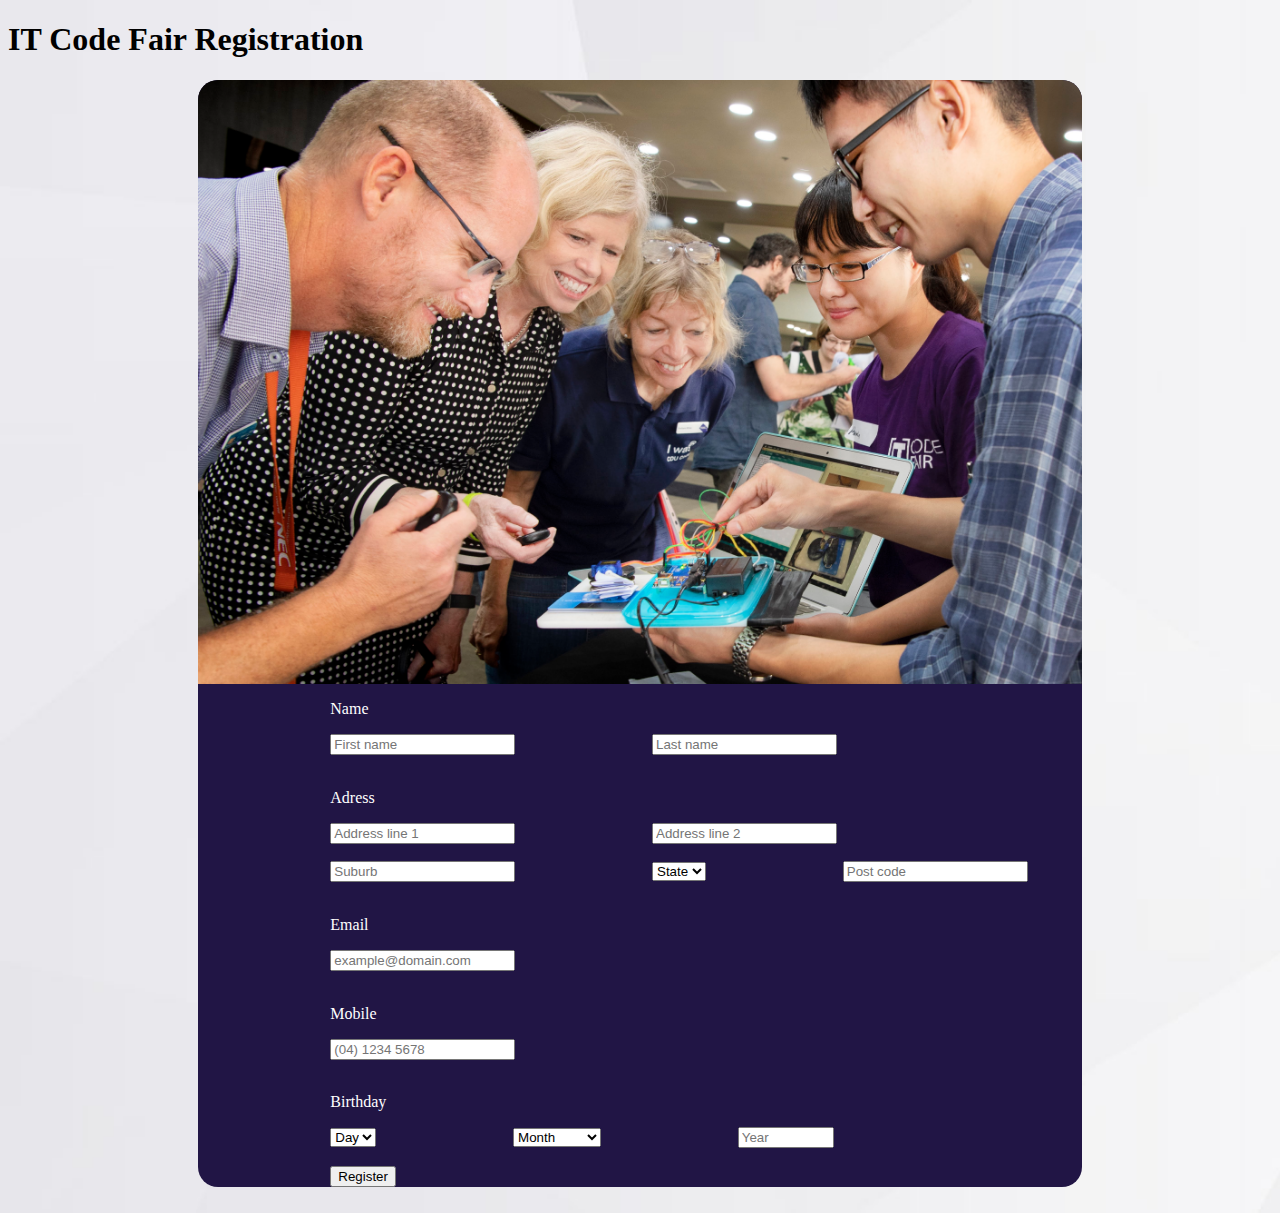
==== index.html @ ee728add "Signed-off-by: Jerry Laptop <jerry.wangrj@gmail.com>" ====
<!DOCTYPE html>
<html lang="en-US">
<html>
<head>
<meta charest="UTF-8">
<meta name="viewport" content="width=device-width, initial-scale=1">
<link rel="stylesheet" href="css/form.css" type="text/css">
<title>Registration Form</title>
</head>

<body>
	<header>
		<h1>IT Code Fair Registration</h1>
	</header>

	
	
	<div class="form">
		<img class="card" src="competitions-2018.jpg" alt="IT Code Fair Competitions 2018">
		<form id="contactform"> 
			<p class="contact"><label for="fname" id="name">Name</label></p> 
			<input id="fname" name="fname" placeholder="First name" required="required" type="text" class="nameblock">
			<input id="lname" name="lname" placeholder="Last name" required="required" type="text" class="nameblock">
			
			<p class="contact"><label for="Address">Adress</label></p> 
			<input id="ad1" name="ad1" placeholder="Address line 1" required="required" type="text">
			<input id="ad2" name="ad2" placeholder="Address line 2" required="required" type="text"> <br>
			<input id="suburb" name="suburb" placeholder="Suburb" required="required" type="text">
			<select class="select-menu" id="state" name="state">
				<option selected disabled>State</option>
				<option value="01">NSW</option>
				<option value="02">QLD</option>
				<option value="03">SA</option>
				<option value="04">TAS</option>
				<option value="05">VIC</option>
				<option value="06">WA</option>
				<option value="07">ACT</option>
				<option value="08">NT</option>
			</select>
			<input id="pcode" name="pcode" placeholder="Post code" required="required" type="text">
			
			<p class="contact"><label for="email">Email</label></p> 
			<input id="email" name="email" placeholder="example@domain.com" required="required" type="email"> 
			
			<p class="contact"><label for="Mobile">Mobile</label></p> 
			<input id="mobile" name="mobile" placeholder="(04) 1234 5678" required="required" type="tel"> 
			
			<p class="contact"><label for="DOB">Birthday</label></p> 
			<select class="select-menu" id="birthday" name="birthday">
				<option selected disabled>Day</option>
				<option value="01">01</option>
				<option value="02">02</option>
				<option value="03">03</option>
				<option value="04">04</option>
				<option value="05">05</option>
				<option value="06">06</option>
				<option value="07">07</option>
				<option value="08">08</option>
				<option value="09">09</option>
				<option value="10">10</option>
				<option value="11">11</option>
				<option value="12">12</option>
				<option value="13">13</option>
				<option value="14">14</option>
				<option value="15">15</option>
				<option value="16">16</option>
				<option value="17">17</option>
				<option value="18">18</option>
				<option value="19">19</option>
				<option value="20">20</option>
				<option value="21">21</option>
				<option value="22">22</option>
				<option value="23">23</option>
				<option value="24">24</option>
				<option value="25">25</option>
				<option value="26">26</option>
				<option value="27">27</option>
				<option value="28">28</option>
				<option value="29">29</option>
				<option value="30">30</option>
				<option value="31">31</option>
            </select>
			<select class="select-menu" id="birthmonth" name="birthmonth">
				<option selected disabled>Month</option>
				<option value="01">January</option>
				<option value="02">February</option>
				<option value="03" >March</option>
				<option value="04">April</option>
				<option value="05">May</option>
				<option value="06">June</option>
				<option value="07">July</option>
				<option value="08">August</option>
				<option value="09">September</option>
				<option value="10">October</option>
				<option value="11">November</option>
				<option value="12">December</option>
            </select>
			<input id="birthyear" name="year" placeholder="Year" required="required" type="text"><br>
		</form> 
		
		<button class="myButton" type="submit">Register</a></button><br>
		
		
		
	</div>
	<br>
	
</body>
</html>
---- css/form.css ----
body{
	background-image:url(../images/bg.png);
	background-repeat:no-repeat;
	background-size:cover;
	height: 100%;
}

h1{
	
}

.form{
	background-color: #211545;
	border-radius: 20px;
	margin-left: 15%;
	margin-right: 15%;
	min-width: 300px;
}

.card{
	display: block;
	width:100%;
	border-top-right-radius: 20px;
	border-top-left-radius: 20px;
}

.contact{
	color: #FFFFFF;
	margin-left: 15%;
}

input[type="text"],input[type="email"],input[type="tel"]{
	margin-left: 15%;
	margin-bottom: 2%;
}

#birthyear{
	width: 10%;
	margin-right: 15%
}

.select-menu{
	margin-left: 15%;
	margin-bottom: 2%;
}

.myButton {
	margin-left: 15%;
}
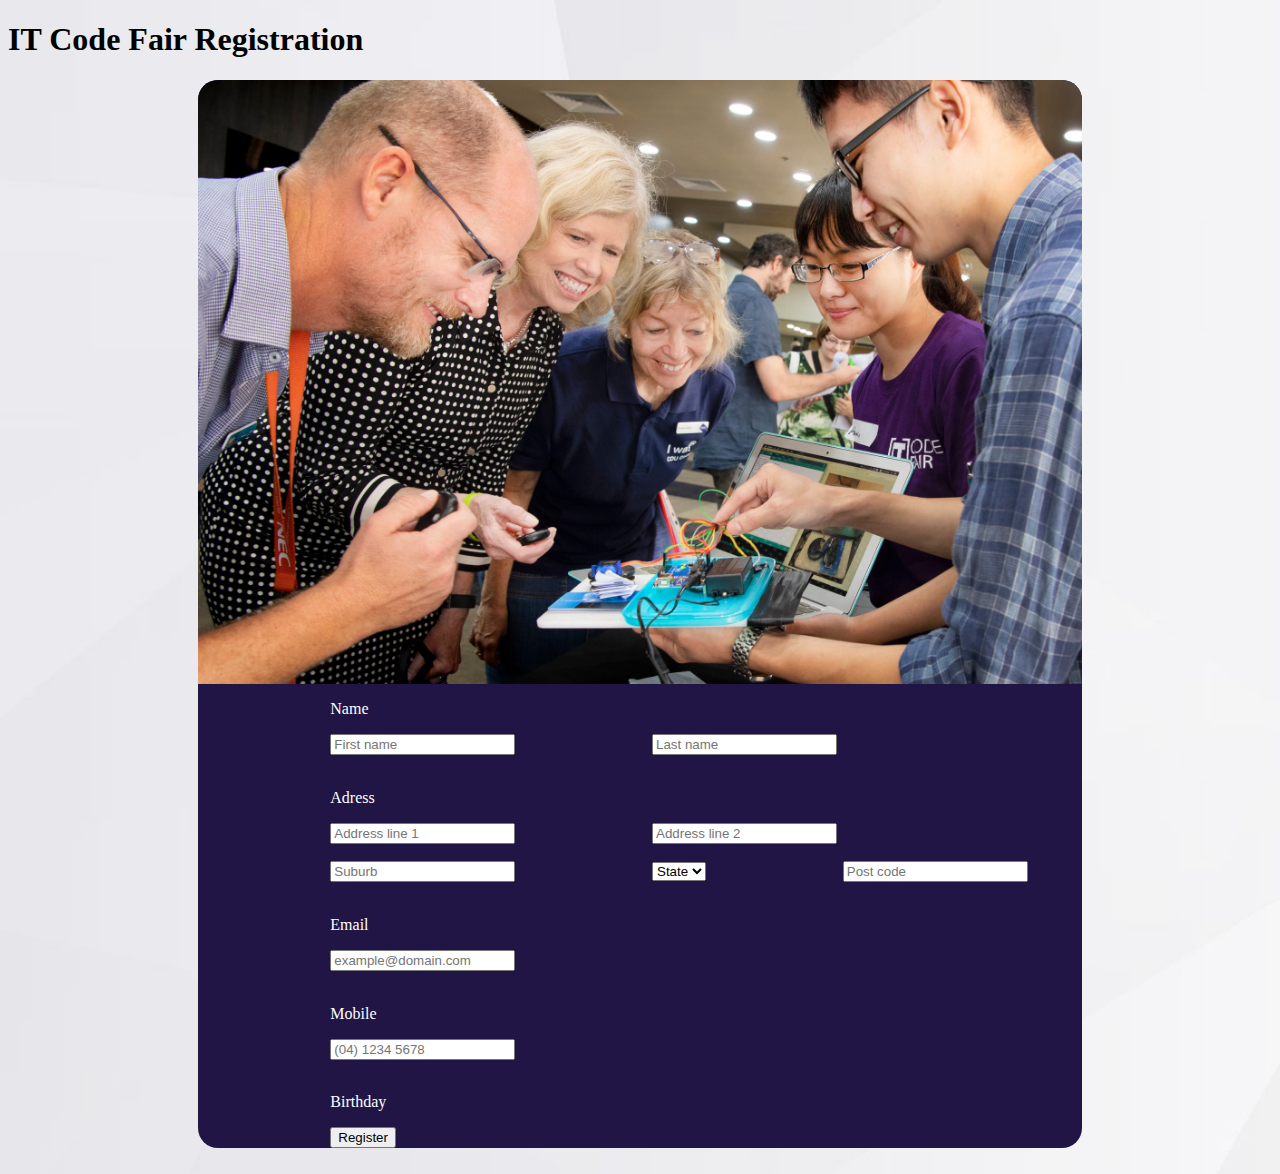
==== commit b030cadb: "Signed-off-by: Jerry Laptop <jerry.wangrj@gmail.com>" ====
--- a/index.html
+++ b/index.html
@@ -46,56 +46,7 @@
 			<input id="mobile" name="mobile" placeholder="(04) 1234 5678" required="required" type="tel"> 
 			
 			<p class="contact"><label for="DOB">Birthday</label></p> 
-			<select class="select-menu" id="birthday" name="birthday">
-				<option selected disabled>Day</option>
-				<option value="01">01</option>
-				<option value="02">02</option>
-				<option value="03">03</option>
-				<option value="04">04</option>
-				<option value="05">05</option>
-				<option value="06">06</option>
-				<option value="07">07</option>
-				<option value="08">08</option>
-				<option value="09">09</option>
-				<option value="10">10</option>
-				<option value="11">11</option>
-				<option value="12">12</option>
-				<option value="13">13</option>
-				<option value="14">14</option>
-				<option value="15">15</option>
-				<option value="16">16</option>
-				<option value="17">17</option>
-				<option value="18">18</option>
-				<option value="19">19</option>
-				<option value="20">20</option>
-				<option value="21">21</option>
-				<option value="22">22</option>
-				<option value="23">23</option>
-				<option value="24">24</option>
-				<option value="25">25</option>
-				<option value="26">26</option>
-				<option value="27">27</option>
-				<option value="28">28</option>
-				<option value="29">29</option>
-				<option value="30">30</option>
-				<option value="31">31</option>
-            </select>
-			<select class="select-menu" id="birthmonth" name="birthmonth">
-				<option selected disabled>Month</option>
-				<option value="01">January</option>
-				<option value="02">February</option>
-				<option value="03" >March</option>
-				<option value="04">April</option>
-				<option value="05">May</option>
-				<option value="06">June</option>
-				<option value="07">July</option>
-				<option value="08">August</option>
-				<option value="09">September</option>
-				<option value="10">October</option>
-				<option value="11">November</option>
-				<option value="12">December</option>
-            </select>
-			<input id="birthyear" name="year" placeholder="Year" required="required" type="text"><br>
+
 		</form> 
 		
 		<button class="myButton" type="submit">Register</a></button><br>
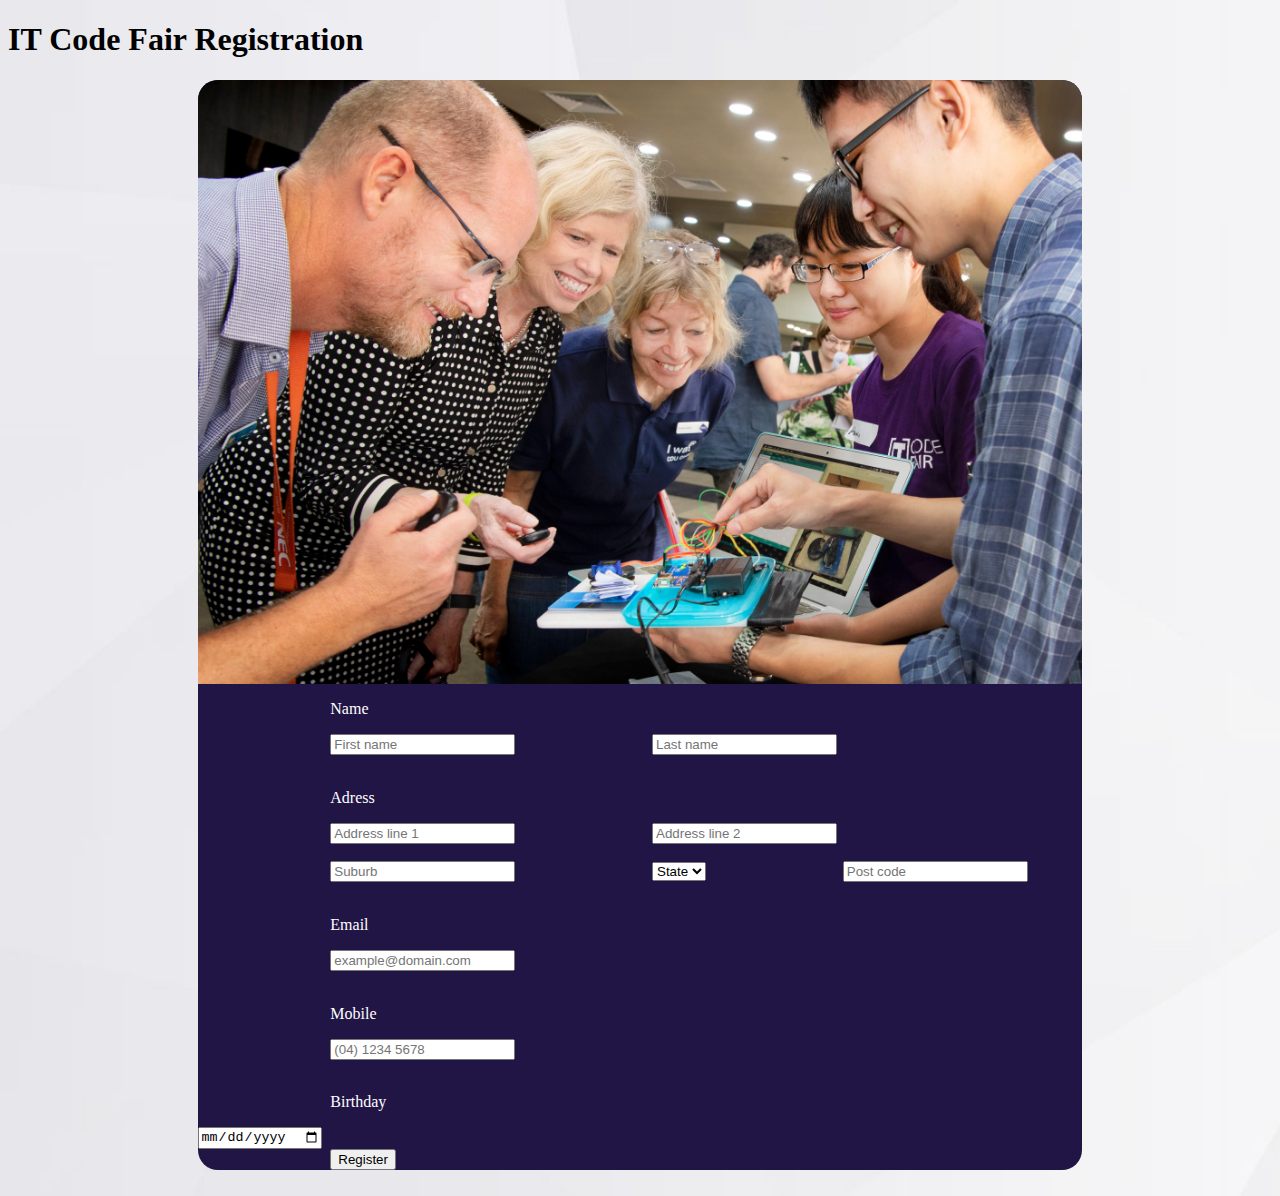
==== commit c176a991: "Signed-off-by: fardeen-1 <rahman_fardeen@yahoo.com>" ====
--- a/index.html
+++ b/index.html
@@ -13,16 +13,16 @@
 		<h1>IT Code Fair Registration</h1>
 	</header>
 
-	
-	
+
+
 	<div class="form">
 		<img class="card" src="competitions-2018.jpg" alt="IT Code Fair Competitions 2018">
-		<form id="contactform"> 
-			<p class="contact"><label for="fname" id="name">Name</label></p> 
+		<form id="contactform">
+			<p class="contact"><label for="fname" id="name">Name</label></p>
 			<input id="fname" name="fname" placeholder="First name" required="required" type="text" class="nameblock">
 			<input id="lname" name="lname" placeholder="Last name" required="required" type="text" class="nameblock">
-			
-			<p class="contact"><label for="Address">Adress</label></p> 
+
+			<p class="contact"><label for="Address">Adress</label></p>
 			<input id="ad1" name="ad1" placeholder="Address line 1" required="required" type="text">
 			<input id="ad2" name="ad2" placeholder="Address line 2" required="required" type="text"> <br>
 			<input id="suburb" name="suburb" placeholder="Suburb" required="required" type="text">
@@ -38,23 +38,24 @@
 				<option value="08">NT</option>
 			</select>
 			<input id="pcode" name="pcode" placeholder="Post code" required="required" type="text">
-			
-			<p class="contact"><label for="email">Email</label></p> 
-			<input id="email" name="email" placeholder="example@domain.com" required="required" type="email"> 
-			
-			<p class="contact"><label for="Mobile">Mobile</label></p> 
-			<input id="mobile" name="mobile" placeholder="(04) 1234 5678" required="required" type="tel"> 
-			
-			<p class="contact"><label for="DOB">Birthday</label></p> 
 
-		</form> 
-		
+			<p class="contact"><label for="email">Email</label></p>
+			<input id="email" name="email" placeholder="example@domain.com" required="required" type="email">
+
+			<p class="contact"><label for="Mobile">Mobile</label></p>
+			<input id="mobile" name="mobile" placeholder="(04) 1234 5678" required="required" type="tel">
+
+			<p class="contact"><label for="DOB">Birthday</label></p>
+			<input type="date" name="date"  required>
+
+		</form>
+
 		<button class="myButton" type="submit">Register</a></button><br>
-		
-		
-		
+
+
+
 	</div>
 	<br>
-	
+
 </body>
-</html>+</html>
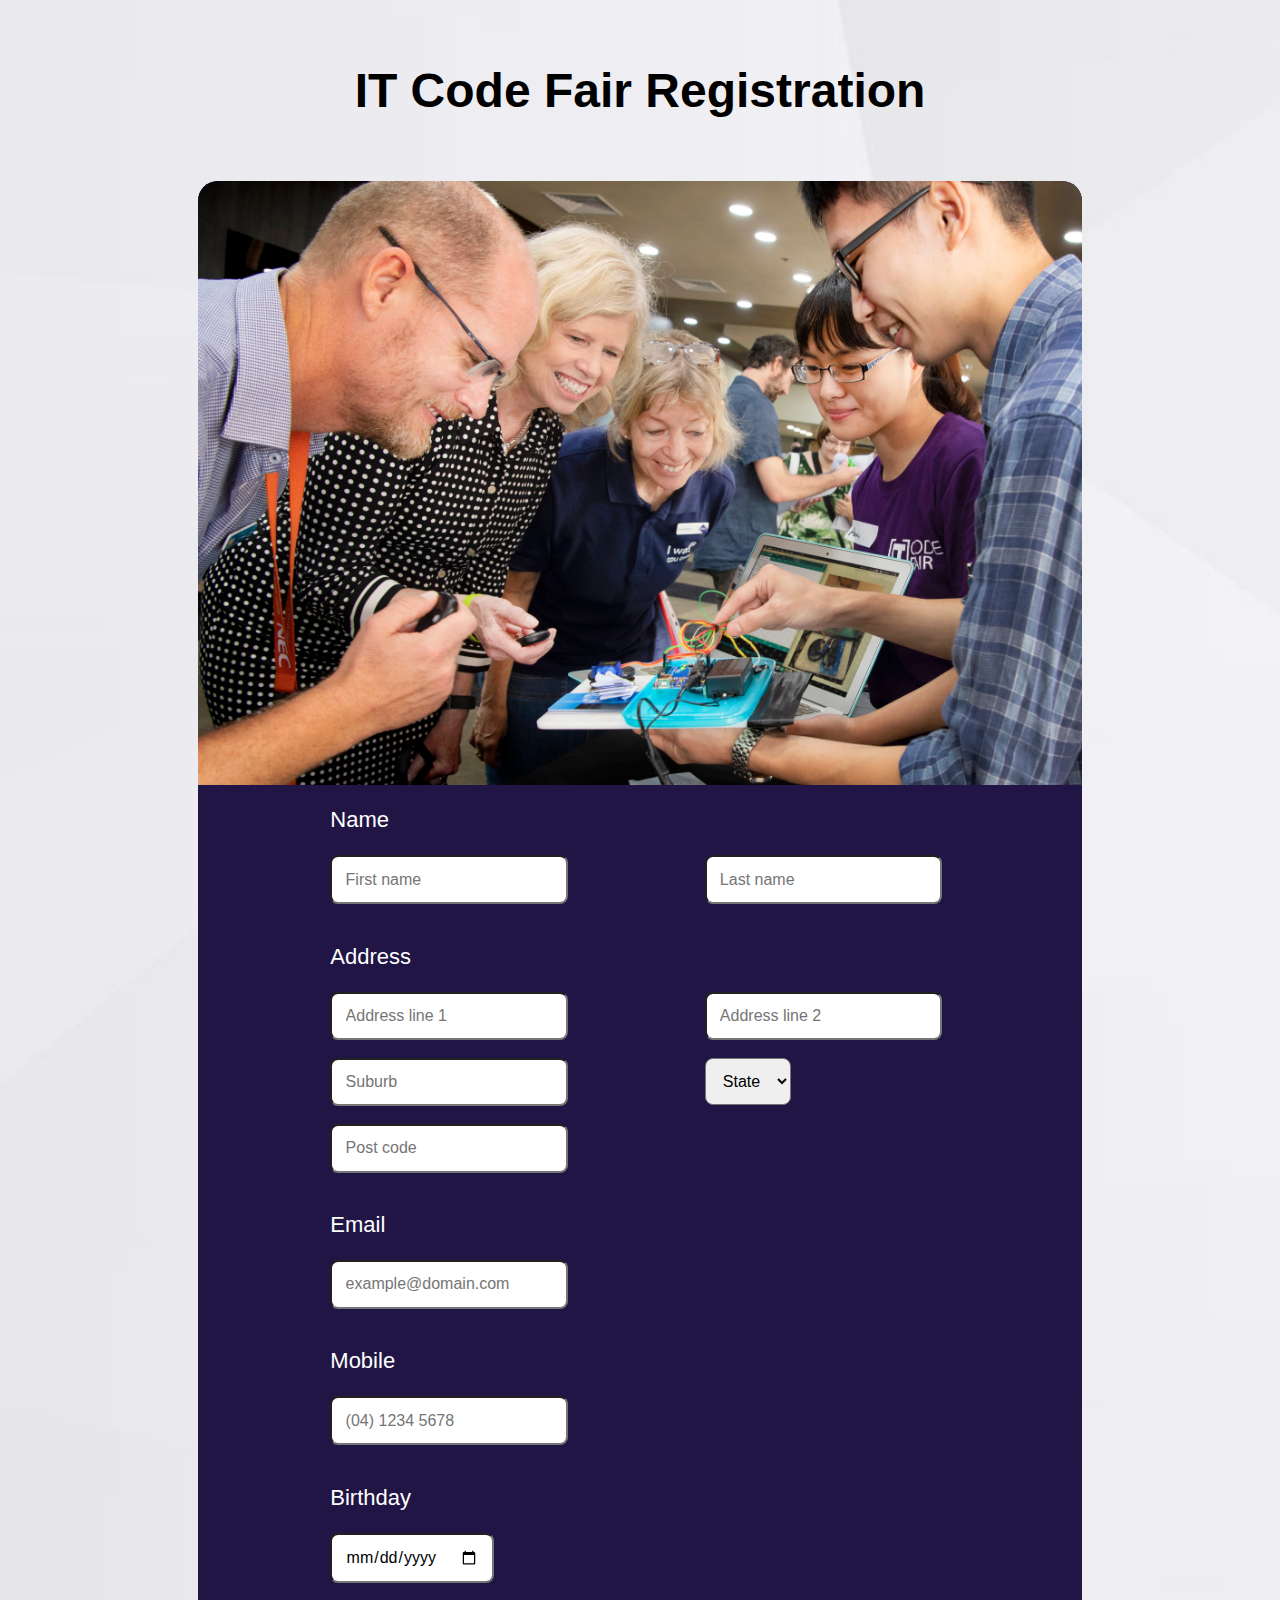
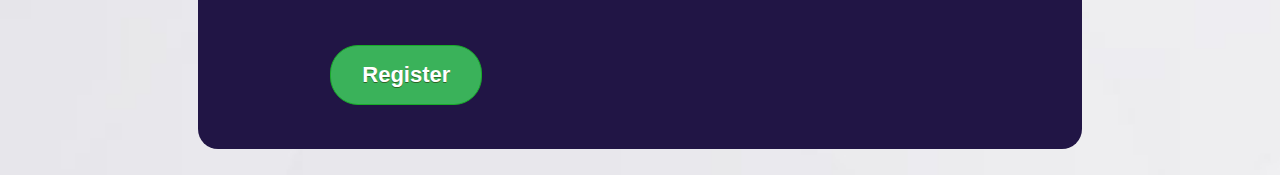
==== commit 16da3dff: "Signed-off-by: Jerry Laptop <jerry.wangrj@gmail.com>" ====
--- a/index.html
+++ b/index.html
@@ -22,7 +22,7 @@
 			<input id="fname" name="fname" placeholder="First name" required="required" type="text" class="nameblock">
 			<input id="lname" name="lname" placeholder="Last name" required="required" type="text" class="nameblock">
 
-			<p class="contact"><label for="Address">Adress</label></p>
+			<p class="contact"><label for="Address">Address</label></p>
 			<input id="ad1" name="ad1" placeholder="Address line 1" required="required" type="text">
 			<input id="ad2" name="ad2" placeholder="Address line 2" required="required" type="text"> <br>
 			<input id="suburb" name="suburb" placeholder="Suburb" required="required" type="text">
@@ -36,7 +36,7 @@
 				<option value="06">WA</option>
 				<option value="07">ACT</option>
 				<option value="08">NT</option>
-			</select>
+			</select><br>
 			<input id="pcode" name="pcode" placeholder="Post code" required="required" type="text">
 
 			<p class="contact"><label for="email">Email</label></p>
@@ -46,11 +46,13 @@
 			<input id="mobile" name="mobile" placeholder="(04) 1234 5678" required="required" type="tel">
 
 			<p class="contact"><label for="DOB">Birthday</label></p>
-			<input type="date" name="date"  required>
+			<input type="date" name="date" required>
 
 		</form>
 
-		<button class="myButton" type="submit">Register</a></button><br>
+		<div>
+        <button class="button" type="submit">Register</button>
+		</div>
 
 
 
--- a/css/form.css
+++ b/css/form.css
@@ -6,7 +6,15 @@
 }
 
 h1{
-	
+	font-family: Sans-serif;
+	text-align: center;
+	color: #000000;
+	font-weight: bold;
+	font-size: 48px;
+	margin-left: 15%;
+	margin-right: 15%;
+	margin-top:5%;
+	margin-bottom:5%;
 }
 
 .form{
@@ -27,11 +35,17 @@
 .contact{
 	color: #FFFFFF;
 	margin-left: 15%;
+	font-family: Sans-serif;
+	font-size: 22px;
 }
 
-input[type="text"],input[type="email"],input[type="tel"]{
+input[type="text"],input[type="email"],input[type="tel"], input[type="date"]{
 	margin-left: 15%;
 	margin-bottom: 2%;
+	font-family: Sans-serif;
+	font-size: 16px;
+	padding: 1.5%;
+	border-radius: 8px;
 }
 
 #birthyear{
@@ -42,8 +56,35 @@
 .select-menu{
 	margin-left: 15%;
 	margin-bottom: 2%;
+	font-family: Sans-serif;
+	font-size: 16px;
+	padding: 1.5%;
+	border-radius: 8px;
 }
 
-.myButton {
+.button{
+	font-family: Sans-serif;
+	background-color: #3ab25a;
+	text-align: center;
+	border-radius: 28px;
+	border: 1px solid #18ab29;
+	display: inline-block;
+	cursor: pointer;
+	color: #ffffff;
+	font-weight: bold;
+	font-size: 22px;
+	padding: 16px 31px;
+	text-decoration: none;
+	text-shadow: 0px 1px 0px #2f6627;
 	margin-left: 15%;
+	margin-right: 15%;
+	margin-top:5%;
+	margin-bottom:5%;
+}
+.button:hover {
+	background-color: #5cbf2a;
+}
+.button:active {
+	position: relative;
+	top: 1px;
 }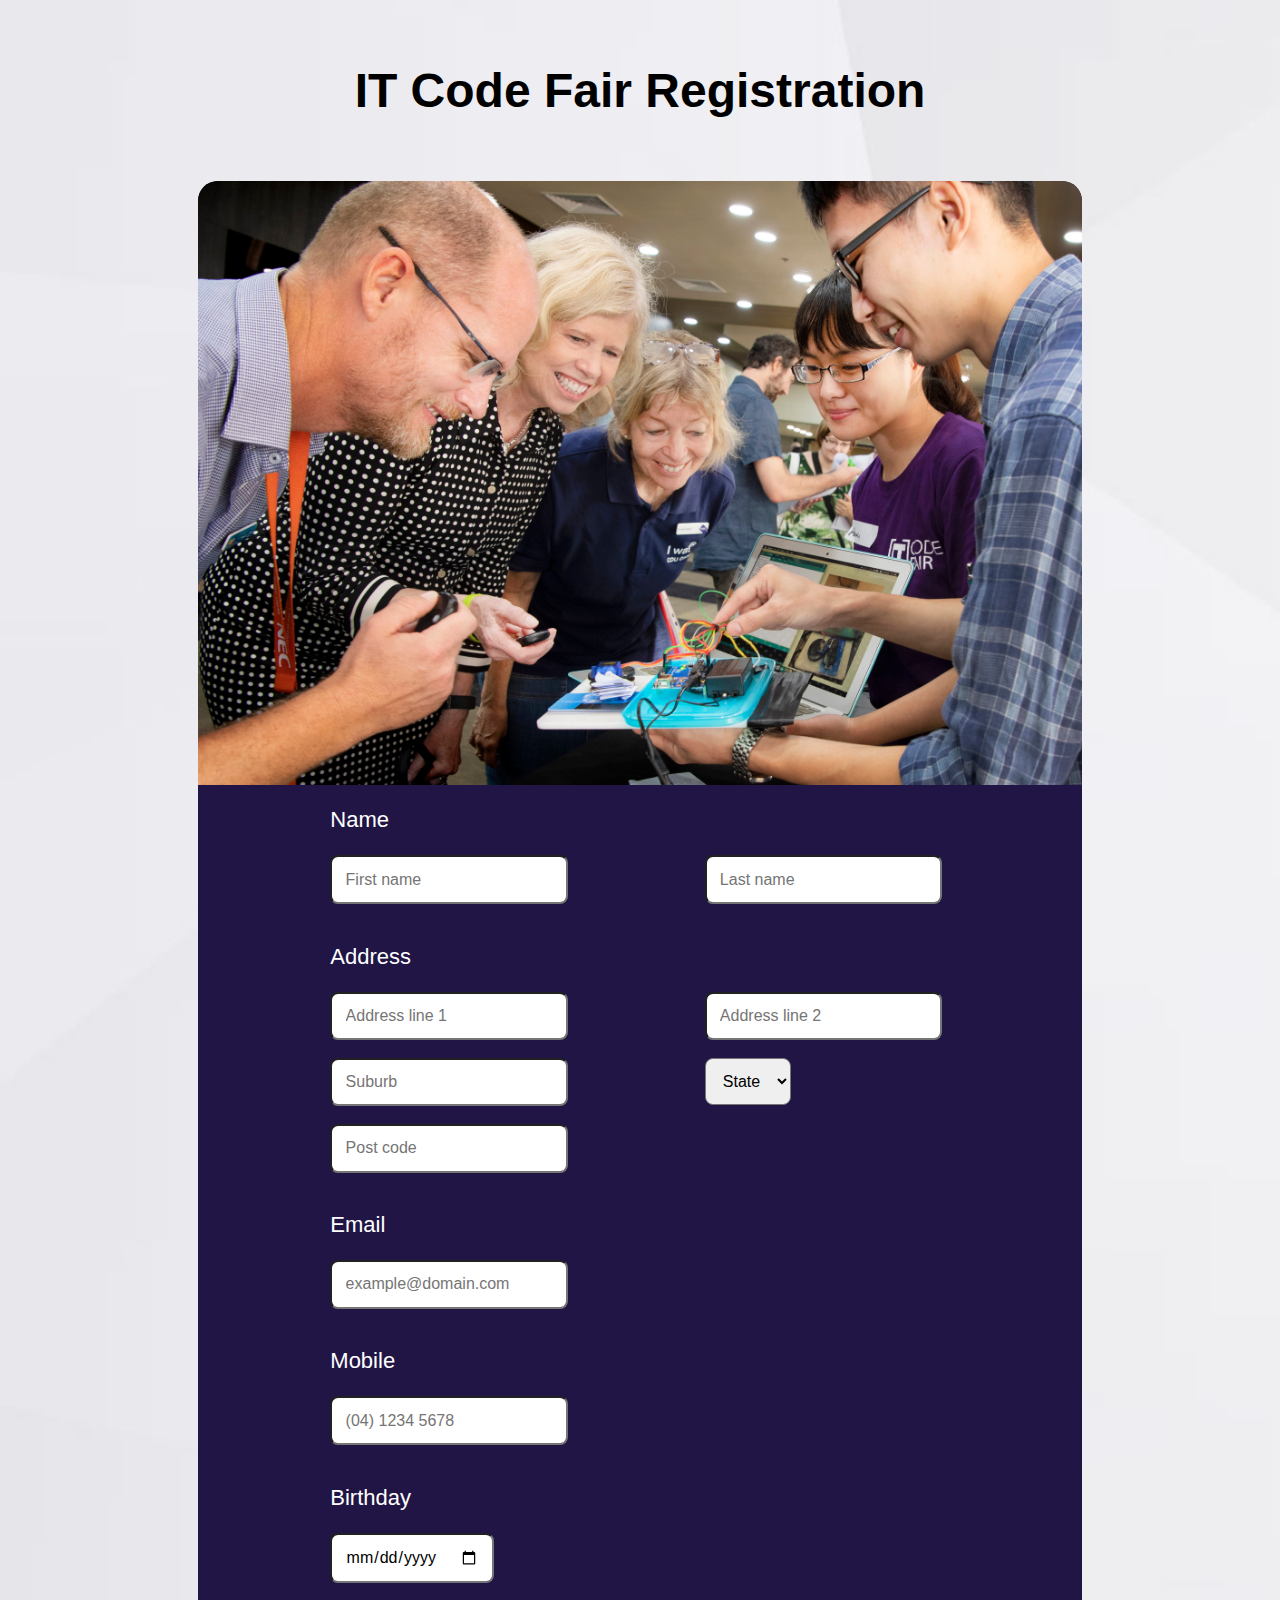
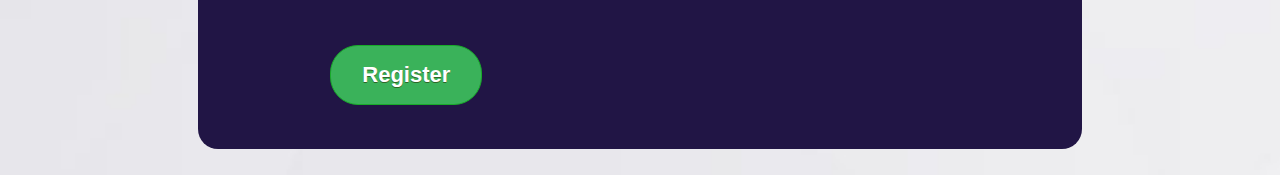
==== commit bca352f4: "Signed-off-by: fardeen-1 <rahman_fardeen@yahoo.com>" ====
--- a/index.html
+++ b/index.html
@@ -1,11 +1,12 @@
 <!DOCTYPE html>
 <html lang="en-US">
 <html>
+
 <head>
-<meta charest="UTF-8">
-<meta name="viewport" content="width=device-width, initial-scale=1">
-<link rel="stylesheet" href="css/form.css" type="text/css">
-<title>Registration Form</title>
+	<meta charest="UTF-8">
+	<meta name="viewport" content="width=device-width, initial-scale=1">
+	<link rel="stylesheet" href="css/form.css" type="text/css">
+	<title>Registration Form</title>
 </head>
 
 <body>
@@ -13,10 +14,8 @@
 		<h1>IT Code Fair Registration</h1>
 	</header>
 
-
-
 	<div class="form">
-		<img class="card" src="competitions-2018.jpg" alt="IT Code Fair Competitions 2018">
+		<img class="card" src="images/competitions-2018.jpg" alt="IT Code Fair Competitions 2018">
 		<form id="contactform">
 			<p class="contact"><label for="fname" id="name">Name</label></p>
 			<input id="fname" name="fname" placeholder="First name" required="required" type="text" class="nameblock">
@@ -37,27 +36,27 @@
 				<option value="07">ACT</option>
 				<option value="08">NT</option>
 			</select><br>
-			<input id="pcode" name="pcode" placeholder="Post code" required="required" type="text">
+			<input id="pcode" name="pcode" placeholder="Post code" required="required" type="text" maxlength="4">
 
 			<p class="contact"><label for="email">Email</label></p>
 			<input id="email" name="email" placeholder="example@domain.com" required="required" type="email">
 
 			<p class="contact"><label for="Mobile">Mobile</label></p>
-			<input id="mobile" name="mobile" placeholder="(04) 1234 5678" required="required" type="tel">
+			<input id="mobile" name="mobile" placeholder="(04) 1234 5678" required="required" type="tel" maxlength="12">
 
 			<p class="contact"><label for="DOB">Birthday</label></p>
-			<input type="date" name="date" required>
+			<input type="date" name="date" required="required">
+
+			<div>
+				<button class="button" type="submit">Register</button>
+			</div>
 
 		</form>
-
-		<div>
-        <button class="button" type="submit">Register</button>
-		</div>
-
 
 
 	</div>
 	<br>
 
 </body>
+
 </html>
--- a/css/form.css
+++ b/css/form.css
@@ -1,8 +1,9 @@
 body{
-	background-image:url(../images/bg.png);
+	background-image:url(../images/bg.jpg);
 	background-repeat:no-repeat;
 	background-size:cover;
 	height: 100%;
+	min-width: 400px;
 }
 
 h1{
@@ -22,7 +23,8 @@
 	border-radius: 20px;
 	margin-left: 15%;
 	margin-right: 15%;
-	min-width: 300px;
+
+
 }
 
 .card{
@@ -30,6 +32,7 @@
 	width:100%;
 	border-top-right-radius: 20px;
 	border-top-left-radius: 20px;
+	height: 80%;
 }
 
 .contact{
@@ -87,4 +90,4 @@
 .button:active {
 	position: relative;
 	top: 1px;
-}+}
